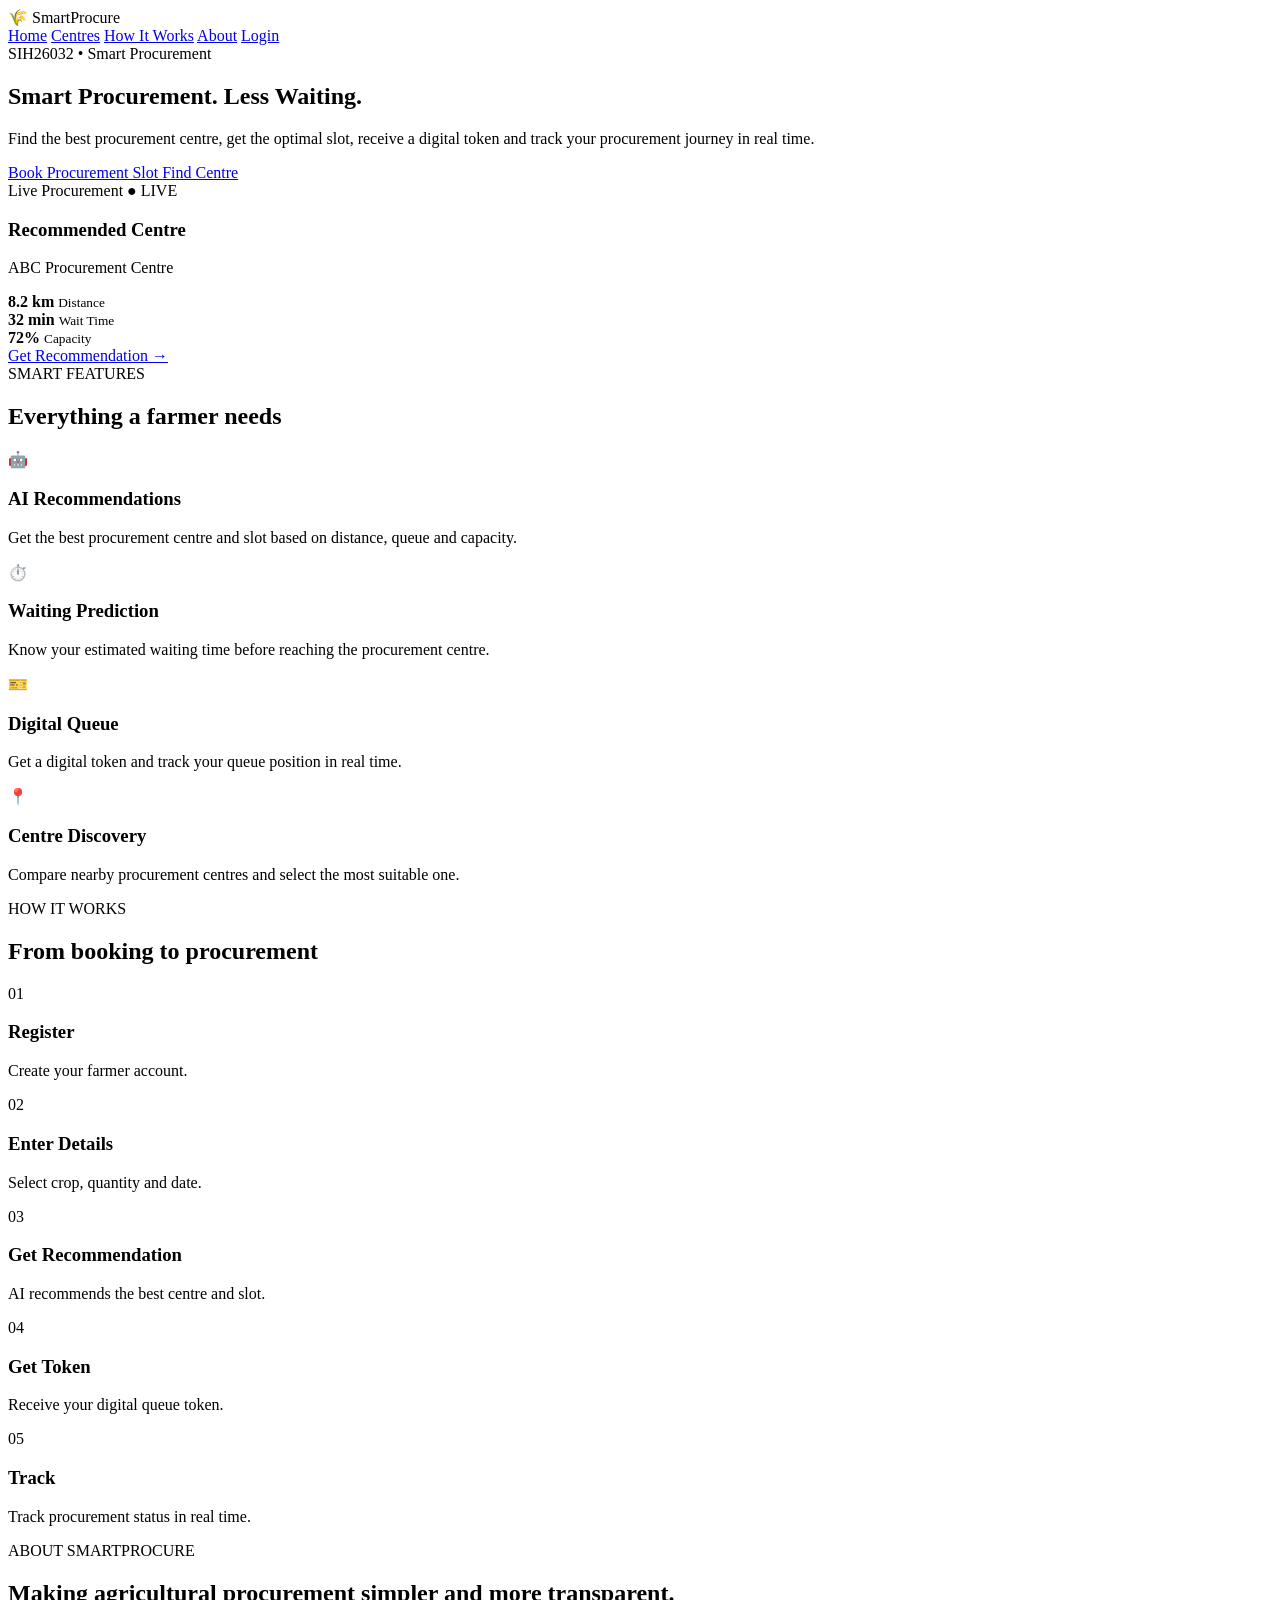
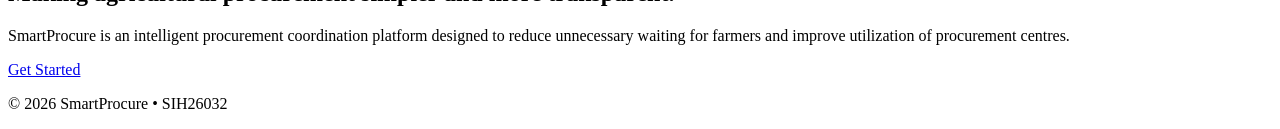
==== index.html @ b7761a65 "Add files via upload" ====
<!DOCTYPE html>
<html lang="en">
<head>
    <meta charset="UTF-8">
    <meta name="viewport" content="width=device-width, initial-scale=1.0">
    <title>SmartProcure | Smart Procurement for Farmers</title>
    <link rel="stylesheet" href="../css/style.css">
    <link rel="stylesheet" href="../css/dashboard.css">
    <link rel="stylesheet" href="../css/responsive.css">
</head>

<body>

<header class="navbar">
    <div class="logo">🌾 SmartProcure</div>

    <nav>
        <a href="index.html">Home</a>
        <a href="centre.html">Centres</a>
        <a href="#how-it-works">How It Works</a>
        <a href="#about">About</a>
        <a href="login.html" class="nav-btn">Login</a>
    </nav>
</header>


<main>

    <!-- HERO SECTION -->
    <section class="hero">

        <div class="hero-content">
            <span class="badge">SIH26032 • Smart Procurement</span>

            <h1>
                Smart Procurement.
                <span>Less Waiting.</span>
            </h1>

            <p>
                Find the best procurement centre, get the optimal slot,
                receive a digital token and track your procurement journey
                in real time.
            </p>

            <div class="hero-buttons">
                <a href="booking.html" class="btn primary-btn">
                    Book Procurement Slot
                </a>

                <a href="centers.html" class="btn secondary-btn">
                    Find Centre
                </a>
            </div>
        </div>

        <div class="hero-card">

            <div class="card-header">
                <span>Live Procurement</span>
                <span class="live">● LIVE</span>
            </div>

            <h3>Recommended Centre</h3>

            <p class="centre-name">
                ABC Procurement Centre
            </p>

            <div class="stats">
                <div>
                    <strong>8.2 km</strong>
                    <small>Distance</small>
                </div>

                <div>
                    <strong>32 min</strong>
                    <small>Wait Time</small>
                </div>

                <div>
                    <strong>72%</strong>
                    <small>Capacity</small>
                </div>
            </div>

            <a href="booking.html" class="small-btn">
                Get Recommendation →
            </a>

        </div>

    </section>


    <!-- FEATURES -->
    <section class="features">

        <div class="section-heading">
            <span>SMART FEATURES</span>
            <h2>Everything a farmer needs</h2>
        </div>

        <div class="feature-grid">

            <div class="feature-card">
                <div class="feature-icon">🤖</div>
                <h3>AI Recommendations</h3>
                <p>
                    Get the best procurement centre and slot based
                    on distance, queue and capacity.
                </p>
            </div>

            <div class="feature-card">
                <div class="feature-icon">⏱️</div>
                <h3>Waiting Prediction</h3>
                <p>
                    Know your estimated waiting time before reaching
                    the procurement centre.
                </p>
            </div>

            <div class="feature-card">
                <div class="feature-icon">🎫</div>
                <h3>Digital Queue</h3>
                <p>
                    Get a digital token and track your queue position
                    in real time.
                </p>
            </div>

            <div class="feature-card">
                <div class="feature-icon">📍</div>
                <h3>Centre Discovery</h3>
                <p>
                    Compare nearby procurement centres and select
                    the most suitable one.
                </p>
            </div>

        </div>

    </section>


    <!-- HOW IT WORKS -->
    <section id="how-it-works" class="how-section">

        <div class="section-heading">
            <span>HOW IT WORKS</span>
            <h2>From booking to procurement</h2>
        </div>

        <div class="steps">

            <div class="step">
                <span>01</span>
                <h3>Register</h3>
                <p>Create your farmer account.</p>
            </div>

            <div class="step">
                <span>02</span>
                <h3>Enter Details</h3>
                <p>Select crop, quantity and date.</p>
            </div>

            <div class="step">
                <span>03</span>
                <h3>Get Recommendation</h3>
                <p>AI recommends the best centre and slot.</p>
            </div>

            <div class="step">
                <span>04</span>
                <h3>Get Token</h3>
                <p>Receive your digital queue token.</p>
            </div>

            <div class="step">
                <span>05</span>
                <h3>Track</h3>
                <p>Track procurement status in real time.</p>
            </div>

        </div>

    </section>


    <!-- ABOUT -->
    <section id="about" class="about-section">

        <div>
            <span>ABOUT SMARTPROCURE</span>

            <h2>
                Making agricultural procurement
                simpler and more transparent.
            </h2>

            <p>
                SmartProcure is an intelligent procurement coordination
                platform designed to reduce unnecessary waiting for
                farmers and improve utilization of procurement centres.
            </p>

            <a href="register.html" class="btn primary-btn">
                Get Started
            </a>
        </div>

    </section>

</main>


<footer>
    <p>© 2026 SmartProcure • SIH26032</p>
</footer>

</body>
</html>
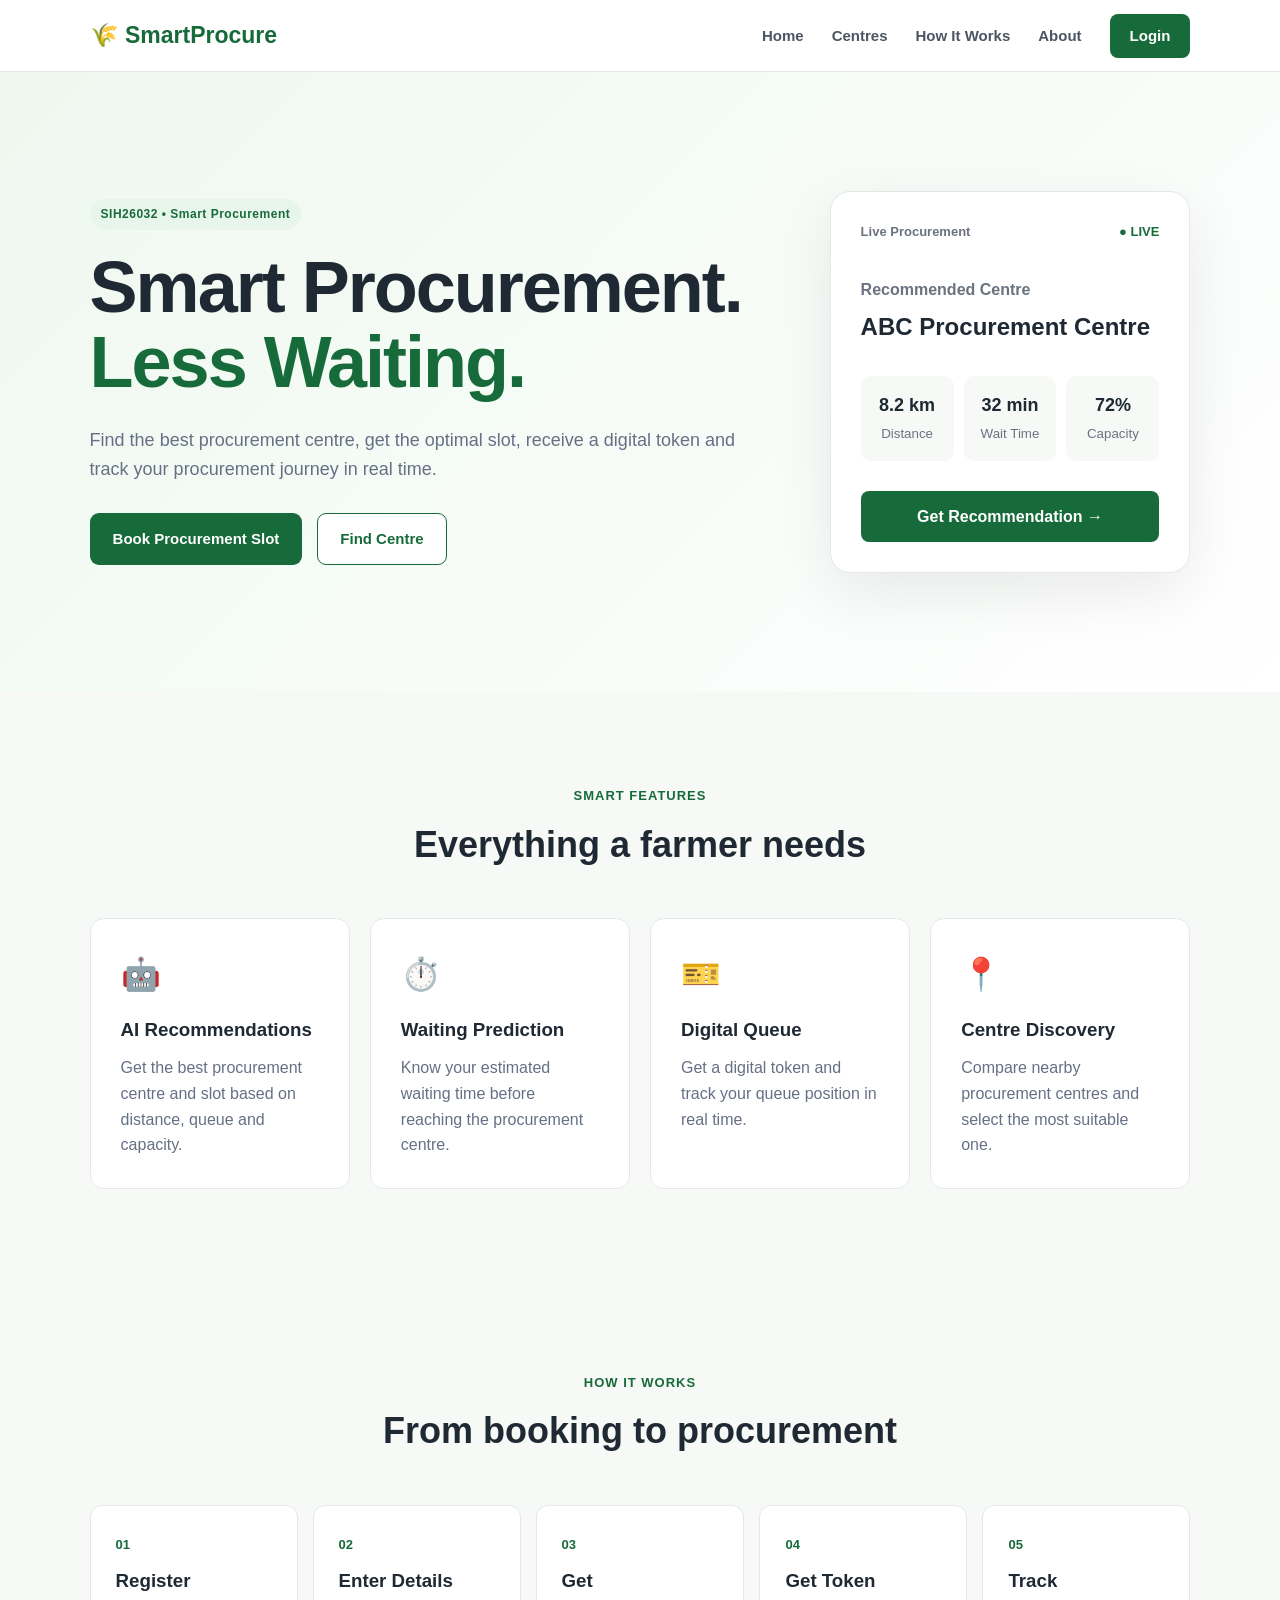
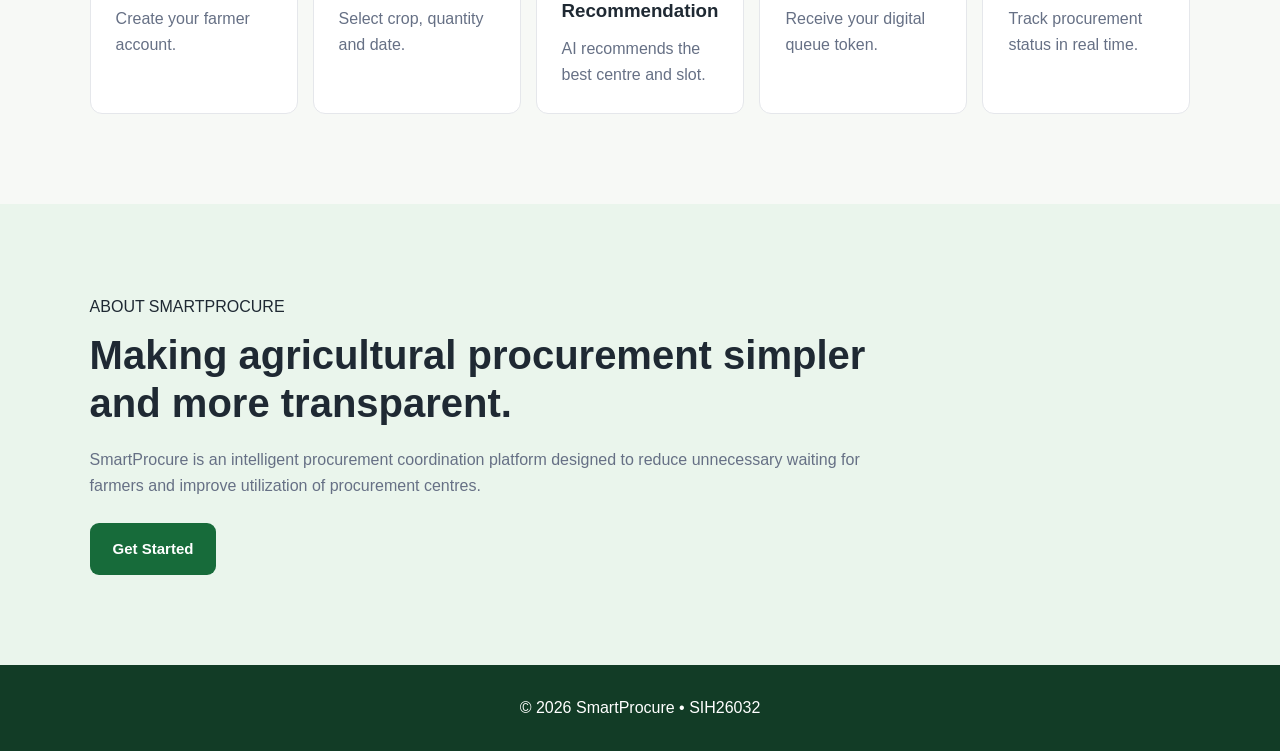
==== commit 30b48250: "Update index.html" ====
--- a/index.html
+++ b/index.html
@@ -4,9 +4,9 @@
     <meta charset="UTF-8">
     <meta name="viewport" content="width=device-width, initial-scale=1.0">
     <title>SmartProcure | Smart Procurement for Farmers</title>
-    <link rel="stylesheet" href="../css/style.css">
-    <link rel="stylesheet" href="../css/dashboard.css">
-    <link rel="stylesheet" href="../css/responsive.css">
+    <link rel="stylesheet" href="style.css">
+<link rel="stylesheet" href="dashboard.css">
+<link rel="stylesheet" href="responsive.css">
 </head>
 
 <body>
@@ -221,4 +221,4 @@
 </footer>
 
 </body>
-</html>+</html>
--- a/style.css
+++ b/style.css
@@ -0,0 +1,978 @@
+/* =========================================================
+   SMARTPROCURE - GLOBAL STYLES
+   SIH26032
+========================================================= */
+
+
+/* -------------------------
+   RESET
+------------------------- */
+
+* {
+    margin: 0;
+    padding: 0;
+    box-sizing: border-box;
+}
+
+html {
+    scroll-behavior: smooth;
+}
+
+body {
+    font-family: Arial, Helvetica, sans-serif;
+    background: #f7f9f6;
+    color: #1f2933;
+    line-height: 1.6;
+}
+
+a {
+    text-decoration: none;
+    color: inherit;
+}
+
+button,
+input,
+select {
+    font-family: inherit;
+}
+
+
+/* -------------------------
+   NAVBAR
+------------------------- */
+
+.navbar,
+.dashboard-nav {
+    width: 100%;
+    min-height: 72px;
+    padding: 0 7%;
+    display: flex;
+    align-items: center;
+    justify-content: space-between;
+    background: #ffffff;
+    border-bottom: 1px solid #e5e7eb;
+    position: sticky;
+    top: 0;
+    z-index: 1000;
+}
+
+.logo {
+    font-size: 23px;
+    font-weight: 800;
+    color: #176b3a;
+}
+
+.navbar nav,
+.dashboard-nav nav {
+    display: flex;
+    align-items: center;
+    gap: 28px;
+}
+
+.navbar nav a,
+.dashboard-nav nav a {
+    font-size: 15px;
+    font-weight: 600;
+    color: #4b5563;
+    transition: 0.2s;
+}
+
+.navbar nav a:hover,
+.dashboard-nav nav a:hover {
+    color: #176b3a;
+}
+
+.nav-btn {
+    padding: 10px 20px;
+    border-radius: 8px;
+    background: #176b3a !important;
+    color: white !important;
+}
+
+
+/* -------------------------
+   BUTTONS
+------------------------- */
+
+.btn {
+    display: inline-flex;
+    align-items: center;
+    justify-content: center;
+    gap: 8px;
+    padding: 13px 22px;
+    border-radius: 9px;
+    border: 1px solid transparent;
+    font-size: 15px;
+    font-weight: 700;
+    cursor: pointer;
+    transition: 0.2s;
+}
+
+.primary-btn {
+    background: #176b3a;
+    color: white;
+}
+
+.primary-btn:hover {
+    background: #12562f;
+    transform: translateY(-1px);
+}
+
+.secondary-btn {
+    background: white;
+    color: #176b3a;
+    border-color: #176b3a;
+}
+
+.secondary-btn:hover {
+    background: #eef7f0;
+}
+
+.full-btn {
+    width: 100%;
+}
+
+
+/* -------------------------
+   BADGES
+------------------------- */
+
+.badge {
+    display: inline-block;
+    padding: 6px 11px;
+    border-radius: 20px;
+    background: #e8f5eb;
+    color: #176b3a;
+    font-size: 12px;
+    font-weight: 800;
+    letter-spacing: 0.5px;
+}
+
+
+/* -------------------------
+   HERO
+------------------------- */
+
+.hero {
+    min-height: 620px;
+    padding: 90px 7%;
+    display: grid;
+    grid-template-columns: 1.3fr 0.7fr;
+    gap: 70px;
+    align-items: center;
+    background:
+        linear-gradient(
+            135deg,
+            #eef8ef,
+            #ffffff
+        );
+}
+
+.hero-content {
+    max-width: 720px;
+}
+
+.hero-content h1 {
+    margin-top: 20px;
+    font-size: clamp(42px, 6vw, 72px);
+    line-height: 1.05;
+    letter-spacing: -2px;
+}
+
+.hero-content h1 span {
+    color: #176b3a;
+}
+
+.hero-content p {
+    max-width: 650px;
+    margin: 25px 0;
+    font-size: 18px;
+    color: #667085;
+}
+
+.hero-buttons {
+    display: flex;
+    gap: 15px;
+    margin-top: 30px;
+}
+
+
+/* -------------------------
+   HERO CARD
+------------------------- */
+
+.hero-card {
+    padding: 30px;
+    border-radius: 20px;
+    background: white;
+    box-shadow: 0 20px 60px rgba(0, 0, 0, 0.08);
+    border: 1px solid #e5e7eb;
+}
+
+.card-header {
+    display: flex;
+    justify-content: space-between;
+    font-size: 13px;
+    font-weight: 700;
+    color: #6b7280;
+}
+
+.live {
+    color: #176b3a;
+}
+
+.hero-card h3 {
+    margin-top: 35px;
+    font-size: 16px;
+    color: #6b7280;
+}
+
+.centre-name {
+    margin-top: 5px;
+    font-size: 24px;
+    font-weight: 800;
+}
+
+.stats {
+    display: grid;
+    grid-template-columns: repeat(3, 1fr);
+    gap: 10px;
+    margin: 30px 0;
+}
+
+.stats div {
+    padding: 15px 10px;
+    text-align: center;
+    background: #f7f9f6;
+    border-radius: 10px;
+}
+
+.stats strong {
+    display: block;
+    font-size: 18px;
+}
+
+.stats small {
+    color: #6b7280;
+}
+
+.small-btn {
+    display: block;
+    padding: 13px;
+    text-align: center;
+    border-radius: 8px;
+    background: #176b3a;
+    color: white;
+    font-weight: 700;
+}
+
+
+/* -------------------------
+   SECTIONS
+------------------------- */
+
+.features,
+.how-section,
+.about-section {
+    padding: 90px 7%;
+}
+
+.section-heading {
+    text-align: center;
+    margin-bottom: 45px;
+}
+
+.section-heading.left {
+    text-align: left;
+}
+
+.section-heading span,
+.page-heading span {
+    color: #176b3a;
+    font-size: 13px;
+    font-weight: 800;
+    letter-spacing: 1px;
+}
+
+.section-heading h2 {
+    margin-top: 8px;
+    font-size: 36px;
+}
+
+
+/* -------------------------
+   FEATURE GRID
+------------------------- */
+
+.feature-grid {
+    display: grid;
+    grid-template-columns: repeat(4, 1fr);
+    gap: 20px;
+}
+
+.feature-card {
+    padding: 30px;
+    background: white;
+    border: 1px solid #e5e7eb;
+    border-radius: 14px;
+    transition: 0.2s;
+}
+
+.feature-card:hover {
+    transform: translateY(-5px);
+    box-shadow: 0 15px 40px rgba(0, 0, 0, 0.07);
+}
+
+.feature-icon {
+    font-size: 32px;
+    margin-bottom: 15px;
+}
+
+.feature-card h3 {
+    margin-bottom: 10px;
+}
+
+.feature-card p {
+    color: #667085;
+}
+
+
+/* -------------------------
+   STEPS
+------------------------- */
+
+.steps {
+    display: grid;
+    grid-template-columns: repeat(5, 1fr);
+    gap: 15px;
+}
+
+.step {
+    padding: 25px;
+    background: white;
+    border-radius: 12px;
+    border: 1px solid #e5e7eb;
+}
+
+.step > span {
+    font-size: 13px;
+    font-weight: 800;
+    color: #176b3a;
+}
+
+.step h3 {
+    margin: 10px 0;
+}
+
+.step p {
+    color: #667085;
+}
+
+
+/* -------------------------
+   ABOUT
+------------------------- */
+
+.about-section {
+    background: #eaf5ec;
+}
+
+.about-section > div {
+    max-width: 800px;
+}
+
+.about-section h2 {
+    margin: 12px 0 20px;
+    font-size: 40px;
+    line-height: 1.2;
+}
+
+.about-section p {
+    color: #667085;
+    margin-bottom: 25px;
+}
+
+
+/* -------------------------
+   FOOTER
+------------------------- */
+
+footer {
+    padding: 30px 7%;
+    text-align: center;
+    background: #123c26;
+    color: white;
+}
+
+
+/* -------------------------
+   AUTH PAGES
+------------------------- */
+
+.auth-page {
+    min-height: 100vh;
+    background: #f4f7f4;
+}
+
+.auth-container {
+    min-height: calc(100vh - 140px);
+    padding: 60px 20px;
+    display: flex;
+    align-items: center;
+    justify-content: center;
+}
+
+.auth-card,
+.register-card {
+    width: 100%;
+    max-width: 500px;
+    padding: 40px;
+    background: white;
+    border-radius: 18px;
+    border: 1px solid #e5e7eb;
+    box-shadow: 0 15px 50px rgba(0, 0, 0, 0.06);
+}
+
+.register-card {
+    max-width: 750px;
+}
+
+.auth-header {
+    text-align: center;
+    margin-bottom: 30px;
+}
+
+.auth-header h1 {
+    margin: 15px 0 5px;
+    font-size: 32px;
+}
+
+.auth-header p {
+    color: #667085;
+}
+
+
+/* -------------------------
+   FORMS
+------------------------- */
+
+.form-group {
+    margin-bottom: 20px;
+}
+
+.form-group label {
+    display: block;
+    margin-bottom: 7px;
+    font-size: 14px;
+    font-weight: 700;
+}
+
+.form-group input,
+.form-group select,
+.search-box input,
+.search-box select {
+    width: 100%;
+    padding: 13px 14px;
+    border: 1px solid #d1d5db;
+    border-radius: 8px;
+    outline: none;
+    background: white;
+    font-size: 15px;
+}
+
+.form-group input:focus,
+.form-group select:focus,
+.search-box input:focus,
+.search-box select:focus {
+    border-color: #176b3a;
+    box-shadow: 0 0 0 3px rgba(23, 107, 58, 0.1);
+}
+
+.form-row {
+    display: grid;
+    grid-template-columns: 1fr 1fr;
+    gap: 20px;
+}
+
+.form-options {
+    display: flex;
+    justify-content: space-between;
+    align-items: center;
+    margin-bottom: 20px;
+    font-size: 13px;
+}
+
+.form-options a,
+.auth-footer a,
+.dashboard-card a {
+    color: #176b3a;
+    font-weight: 700;
+}
+
+.terms {
+    display: flex;
+    gap: 8px;
+    align-items: center;
+    margin-bottom: 20px;
+    font-size: 13px;
+}
+
+.auth-footer {
+    margin-top: 25px;
+    text-align: center;
+    color: #667085;
+}
+
+
+/* -------------------------
+   GENERAL PAGE
+------------------------- */
+
+.page-container,
+.booking-page,
+.tracking-page,
+.token-page {
+    padding: 70px 7%;
+    max-width: 1500px;
+    margin: auto;
+}
+
+.page-heading {
+    margin-bottom: 40px;
+}
+
+.page-heading h1 {
+    margin-top: 8px;
+    font-size: 42px;
+    line-height: 1.2;
+}
+
+.page-heading p {
+    margin-top: 10px;
+    color: #667085;
+    max-width: 700px;
+}
+
+
+/* -------------------------
+   SEARCH
+------------------------- */
+
+.search-box {
+    display: grid;
+    grid-template-columns: 1fr 220px 130px;
+    gap: 12px;
+    padding: 20px;
+    background: white;
+    border: 1px solid #e5e7eb;
+    border-radius: 12px;
+    margin-bottom: 30px;
+}
+
+
+/* -------------------------
+   CENTRES
+------------------------- */
+
+.centre-grid {
+    display: grid;
+    grid-template-columns: repeat(3, 1fr);
+    gap: 22px;
+}
+
+.centre-card {
+    padding: 25px;
+    background: white;
+    border: 1px solid #e5e7eb;
+    border-radius: 15px;
+}
+
+.centre-card.recommended {
+    border: 2px solid #176b3a;
+}
+
+.centre-top {
+    display: flex;
+    justify-content: space-between;
+    align-items: center;
+    margin-bottom: 20px;
+}
+
+.recommended-label {
+    color: #176b3a;
+    font-size: 12px;
+    font-weight: 800;
+}
+
+.centre-card h2 {
+    font-size: 21px;
+}
+
+.centre-card > p {
+    margin: 7px 0 20px;
+    color: #667085;
+}
+
+.centre-stats {
+    display: grid;
+    grid-template-columns: repeat(2, 1fr);
+    gap: 10px;
+}
+
+.centre-stats div {
+    padding: 12px;
+    background: #f7f9f6;
+    border-radius: 8px;
+}
+
+.centre-stats strong,
+.centre-stats small {
+    display: block;
+}
+
+.centre-stats small {
+    color: #6b7280;
+}
+
+.progress {
+    height: 8px;
+    background: #e5e7eb;
+    border-radius: 20px;
+    overflow: hidden;
+    margin: 20px 0 10px;
+}
+
+.progress div {
+    height: 100%;
+    background: #176b3a;
+}
+
+.centre-note {
+    font-size: 13px;
+}
+
+
+/* -------------------------
+   STATUS
+------------------------- */
+
+.status {
+    display: inline-block;
+    padding: 5px 9px;
+    border-radius: 20px;
+    background: #eef2f4;
+    color: #475467;
+    font-size: 11px;
+    font-weight: 800;
+}
+
+.status.success {
+    background: #e7f6eb;
+    color: #176b3a;
+}
+
+.status.warning {
+    background: #fff4d6;
+    color: #996b00;
+}
+
+
+/* -------------------------
+   BOOKING
+------------------------- */
+
+.booking-layout {
+    display: grid;
+    grid-template-columns: 0.8fr 1.2fr;
+    gap: 25px;
+}
+
+.card {
+    padding: 30px;
+    background: white;
+    border: 1px solid #e5e7eb;
+    border-radius: 15px;
+}
+
+.muted {
+    color: #667085;
+    margin: 5px 0 25px;
+}
+
+.recommendation-panel {
+    border: 2px solid #176b3a;
+}
+
+.recommendation-panel:not(.show) {
+    opacity: 0.75;
+}
+
+.recommendation-main {
+    padding: 20px;
+    margin: 20px 0;
+    background: #eef7f0;
+    border-radius: 10px;
+}
+
+.recommendation-main h3 {
+    font-size: 23px;
+}
+
+.recommendation-stats {
+    display: grid;
+    grid-template-columns: repeat(3, 1fr);
+    gap: 12px;
+    margin: 20px 0;
+}
+
+.recommendation-stats div {
+    padding: 15px;
+    text-align: center;
+    background: #f7f9f6;
+    border-radius: 9px;
+}
+
+.recommendation-stats strong,
+.recommendation-stats small {
+    display: block;
+}
+
+.recommendation-reasons {
+    margin: 25px 0;
+}
+
+.recommendation-reasons p {
+    margin: 7px 0;
+    color: #176b3a;
+}
+
+
+/* -------------------------
+   TOKEN
+------------------------- */
+
+.token-header {
+    text-align: center;
+    margin-bottom: 35px;
+}
+
+.token-header span {
+    color: #176b3a;
+    font-size: 13px;
+    font-weight: 800;
+}
+
+.token-header h1 {
+    margin: 10px 0;
+    font-size: 42px;
+}
+
+.token-header p {
+    color: #667085;
+}
+
+.token-card {
+    max-width: 700px;
+    margin: auto;
+    padding: 35px;
+    background: white;
+    border: 1px solid #dce4dd;
+    border-radius: 20px;
+    box-shadow: 0 15px 50px rgba(0, 0, 0, 0.07);
+}
+
+.token-top {
+    display: flex;
+    justify-content: space-between;
+    font-size: 13px;
+    font-weight: 800;
+}
+
+.token-number {
+    margin: 40px 0;
+    padding: 30px;
+    text-align: center;
+    background: #eef7f0;
+    border-radius: 15px;
+}
+
+.token-number small,
+.token-number strong {
+    display: block;
+}
+
+.token-number small {
+    color: #667085;
+    font-weight: 700;
+}
+
+.token-number strong {
+    margin-top: 5px;
+    font-size: 65px;
+    letter-spacing: 5px;
+    color: #176b3a;
+}
+
+.token-details {
+    display: grid;
+    grid-template-columns: 1fr 1fr;
+    gap: 20px;
+}
+
+.token-details small,
+.token-details strong {
+    display: block;
+}
+
+.token-details small {
+    color: #667085;
+}
+
+.queue-highlight {
+    display: grid;
+    grid-template-columns: 1fr 1fr;
+    margin: 30px 0;
+    padding: 20px;
+    background: #f7f9f6;
+    border-radius: 12px;
+    text-align: center;
+}
+
+.queue-highlight small,
+.queue-highlight strong {
+    display: block;
+}
+
+.queue-highlight strong {
+    font-size: 28px;
+    color: #176b3a;
+}
+
+.token-actions {
+    display: flex;
+    gap: 12px;
+}
+
+.token-actions .btn {
+    flex: 1;
+}
+
+
+/* -------------------------
+   TRACKING
+------------------------- */
+
+.tracking-summary {
+    display: grid;
+    grid-template-columns: repeat(4, 1fr);
+    gap: 15px;
+    margin-bottom: 30px;
+}
+
+.tracking-summary > div {
+    padding: 22px;
+    background: white;
+    border: 1px solid #e5e7eb;
+    border-radius: 12px;
+}
+
+.tracking-summary small,
+.tracking-summary strong {
+    display: block;
+}
+
+.tracking-summary small {
+    color: #667085;
+}
+
+.tracking-summary strong {
+    font-size: 24px;
+}
+
+.green-text {
+    color: #176b3a;
+}
+
+.timeline-card {
+    max-width: 850px;
+    margin: auto;
+    padding: 35px;
+    background: white;
+    border: 1px solid #e5e7eb;
+    border-radius: 15px;
+}
+
+.timeline-card h2 {
+    margin-bottom: 30px;
+}
+
+.timeline {
+    position: relative;
+}
+
+.timeline::before {
+    content: "";
+    position: absolute;
+    left: 18px;
+    top: 10px;
+    bottom: 10px;
+    width: 2px;
+    background: #d8e4da;
+}
+
+.timeline-item {
+    position: relative;
+    display: flex;
+    gap: 20px;
+    margin-bottom: 28px;
+}
+
+.timeline-dot {
+    position: relative;
+    z-index: 2;
+    min-width: 38px;
+    width: 38px;
+    height: 38px;
+    display: flex;
+    align-items: center;
+    justify-content: center;
+    border-radius: 50%;
+    background: #e5e7eb;
+    color: #667085;
+    font-weight: 800;
+}
+
+.timeline-item.completed .timeline-dot,
+.timeline-item.active .timeline-dot {
+    background: #176b3a;
+    color: white;
+}
+
+.timeline-item h3 {
+    margin-bottom: 3px;
+}
+
+.timeline-item p,
+.timeline-item small {
+    color: #667085;
+}
+
+
+/* -------------------------
+   PRINT
+------------------------- */
+
+@media print {
+
+    .navbar,
+    .dashboard-nav,
+    footer,
+    .token-actions {
+        display: none;
+    }
+
+    .token-card {
+        box-shadow: none;
+        border: 1px solid #000;
+    }
+}
--- a/dashboard.css
+++ b/dashboard.css
@@ -0,0 +1,328 @@
+/* =========================================================
+   SMARTPROCURE - DASHBOARD STYLES
+========================================================= */
+
+
+/* -------------------------
+   DASHBOARD LAYOUT
+------------------------- */
+
+.dashboard {
+    max-width: 1500px;
+    margin: auto;
+    padding: 50px 7%;
+}
+
+.dashboard-heading {
+    display: flex;
+    justify-content: space-between;
+    align-items: center;
+    gap: 30px;
+    margin-bottom: 35px;
+}
+
+.dashboard-heading > div > span {
+    color: #176b3a;
+    font-size: 12px;
+    font-weight: 800;
+    letter-spacing: 1px;
+}
+
+.dashboard-heading h1 {
+    margin: 7px 0;
+    font-size: 36px;
+}
+
+.dashboard-heading p {
+    color: #667085;
+}
+
+
+/* -------------------------
+   DASHBOARD STATS
+------------------------- */
+
+.dashboard-stats {
+    display: grid;
+    grid-template-columns: repeat(4, 1fr);
+    gap: 18px;
+    margin-bottom: 25px;
+}
+
+.stat-card {
+    padding: 24px;
+    background: white;
+    border: 1px solid #e5e7eb;
+    border-radius: 14px;
+}
+
+.stat-card span,
+.stat-card strong,
+.stat-card small {
+    display: block;
+}
+
+.stat-card span {
+    color: #667085;
+    font-size: 13px;
+    font-weight: 600;
+}
+
+.stat-card strong {
+    margin: 5px 0;
+    font-size: 28px;
+    color: #176b3a;
+}
+
+.stat-card small {
+    color: #98a2b3;
+}
+
+
+/* -------------------------
+   DASHBOARD GRID
+------------------------- */
+
+.dashboard-grid {
+    display: grid;
+    grid-template-columns: 1.4fr 0.6fr;
+    gap: 20px;
+    margin-bottom: 30px;
+}
+
+.dashboard-card {
+    padding: 28px;
+    background: white;
+    border: 1px solid #e5e7eb;
+    border-radius: 14px;
+}
+
+.large-card {
+    min-height: 250px;
+}
+
+.dashboard-card > span {
+    color: #176b3a;
+    font-size: 12px;
+    font-weight: 800;
+    letter-spacing: 0.7px;
+}
+
+.card-title {
+    display: flex;
+    align-items: center;
+    justify-content: space-between;
+    gap: 20px;
+    margin-bottom: 25px;
+}
+
+.card-title h2 {
+    margin-top: 5px;
+    font-size: 23px;
+}
+
+
+/* -------------------------
+   BOOKING DETAILS
+------------------------- */
+
+.booking-details {
+    display: grid;
+    grid-template-columns: repeat(4, 1fr);
+    gap: 15px;
+    margin: 25px 0;
+}
+
+.booking-details div {
+    padding: 15px;
+    background: #f7f9f6;
+    border-radius: 9px;
+}
+
+.booking-details small,
+.booking-details strong {
+    display: block;
+}
+
+.booking-details small {
+    color: #667085;
+}
+
+.booking-details strong {
+    margin-top: 4px;
+}
+
+
+/* -------------------------
+   CARD ACTIONS
+------------------------- */
+
+.card-actions {
+    display: flex;
+    gap: 10px;
+}
+
+
+/* -------------------------
+   RECOMMENDATION
+------------------------- */
+
+.recommendation {
+    margin: 20px 0;
+    padding: 20px;
+    background: #eef7f0;
+    border-radius: 12px;
+}
+
+.recommendation h3 {
+    margin-bottom: 8px;
+}
+
+.recommendation p {
+    color: #667085;
+    font-size: 14px;
+}
+
+.recommendation-score {
+    margin-top: 15px;
+    color: #176b3a;
+    font-weight: 800;
+}
+
+
+/* -------------------------
+   QUICK ACTIONS
+------------------------- */
+
+.quick-actions {
+    display: grid;
+    grid-template-columns: repeat(4, 1fr);
+    gap: 18px;
+}
+
+.quick-actions a {
+    display: flex;
+    flex-direction: column;
+    gap: 5px;
+    padding: 25px;
+    background: white;
+    border: 1px solid #e5e7eb;
+    border-radius: 12px;
+    transition: 0.2s;
+}
+
+.quick-actions a:hover {
+    border-color: #176b3a;
+    transform: translateY(-3px);
+}
+
+.quick-actions a:first-child {
+    font-size: 25px;
+}
+
+.quick-actions strong {
+    font-size: 16px;
+}
+
+.quick-actions span {
+    color: #667085;
+    font-size: 13px;
+}
+
+
+/* -------------------------
+   OFFICER DASHBOARD
+------------------------- */
+
+.farmer-processing {
+    display: grid;
+    grid-template-columns: repeat(3, 1fr);
+    gap: 15px;
+    margin: 30px 0;
+}
+
+.farmer-processing div {
+    padding: 18px;
+    background: #f7f9f6;
+    border-radius: 10px;
+}
+
+.farmer-processing small,
+.farmer-processing strong {
+    display: block;
+}
+
+.farmer-processing small {
+    color: #667085;
+}
+
+
+/* -------------------------
+   MINI QUEUE
+------------------------- */
+
+.mini-queue {
+    margin: 20px 0;
+}
+
+.mini-queue div {
+    display: flex;
+    justify-content: space-between;
+    gap: 15px;
+    padding: 13px 0;
+    border-bottom: 1px solid #edf0ed;
+}
+
+.mini-queue strong {
+    color: #176b3a;
+}
+
+.mini-queue span {
+    color: #667085;
+    font-size: 12px;
+}
+
+
+/* -------------------------
+   TABLE
+------------------------- */
+
+.table-container {
+    width: 100%;
+    overflow-x: auto;
+}
+
+table {
+    width: 100%;
+    border-collapse: collapse;
+    margin-top: 15px;
+}
+
+th,
+td {
+    padding: 15px;
+    text-align: left;
+    border-bottom: 1px solid #edf0ed;
+    white-space: nowrap;
+}
+
+th {
+    color: #667085;
+    font-size: 12px;
+    text-transform: uppercase;
+}
+
+td {
+    font-size: 14px;
+}
+
+
+/* -------------------------
+   CENTRE CONTROLS
+------------------------- */
+
+.centre-controls {
+    display: flex;
+    gap: 12px;
+    margin-top: 25px;
+}
--- a/responsive.css
+++ b/responsive.css
@@ -0,0 +1,322 @@
+/* =========================================================
+   SMARTPROCURE - RESPONSIVE DESIGN
+========================================================= */
+
+
+/* -------------------------
+   TABLET
+------------------------- */
+
+@media (max-width: 1100px) {
+
+    .navbar,
+    .dashboard-nav {
+        padding: 0 4%;
+    }
+
+    .hero {
+        padding: 70px 5%;
+        grid-template-columns: 1fr;
+    }
+
+    .hero-card {
+        max-width: 600px;
+    }
+
+    .feature-grid {
+        grid-template-columns: repeat(2, 1fr);
+    }
+
+    .steps {
+        grid-template-columns: repeat(2, 1fr);
+    }
+
+    .centre-grid {
+        grid-template-columns: repeat(2, 1fr);
+    }
+
+    .dashboard-stats {
+        grid-template-columns: repeat(2, 1fr);
+    }
+
+    .dashboard-grid {
+        grid-template-columns: 1fr;
+    }
+
+    .quick-actions {
+        grid-template-columns: repeat(2, 1fr);
+    }
+
+    .tracking-summary {
+        grid-template-columns: repeat(2, 1fr);
+    }
+
+}
+
+
+/* -------------------------
+   MOBILE
+------------------------- */
+
+@media (max-width: 700px) {
+
+    /* NAVIGATION */
+
+    .navbar,
+    .dashboard-nav {
+        min-height: auto;
+        padding: 18px 5%;
+        flex-direction: column;
+        gap: 15px;
+    }
+
+    .navbar nav,
+    .dashboard-nav nav {
+        width: 100%;
+        justify-content: center;
+        flex-wrap: wrap;
+        gap: 12px 18px;
+    }
+
+    .navbar nav a,
+    .dashboard-nav nav a {
+        font-size: 13px;
+    }
+
+
+    /* HERO */
+
+    .hero {
+        padding: 55px 5%;
+        min-height: auto;
+        gap: 40px;
+    }
+
+    .hero-content h1 {
+        font-size: 42px;
+        letter-spacing: -1px;
+    }
+
+    .hero-content p {
+        font-size: 16px;
+    }
+
+    .hero-buttons {
+        flex-direction: column;
+    }
+
+    .hero-buttons .btn {
+        width: 100%;
+    }
+
+
+    /* SECTIONS */
+
+    .features,
+    .how-section,
+    .about-section {
+        padding: 60px 5%;
+    }
+
+    .section-heading h2 {
+        font-size: 28px;
+    }
+
+
+    /* FEATURES */
+
+    .feature-grid {
+        grid-template-columns: 1fr;
+    }
+
+
+    /* STEPS */
+
+    .steps {
+        grid-template-columns: 1fr;
+    }
+
+
+    /* ABOUT */
+
+    .about-section h2 {
+        font-size: 30px;
+    }
+
+
+    /* AUTH */
+
+    .auth-container {
+        padding: 35px 15px;
+    }
+
+    .auth-card,
+    .register-card {
+        padding: 25px;
+    }
+
+
+    /* FORMS */
+
+    .form-row {
+        grid-template-columns: 1fr;
+        gap: 0;
+    }
+
+
+    /* GENERAL PAGE */
+
+    .page-container,
+    .booking-page,
+    .tracking-page,
+    .token-page {
+        padding: 45px 5%;
+    }
+
+    .page-heading h1 {
+        font-size: 32px;
+    }
+
+
+    /* SEARCH */
+
+    .search-box {
+        grid-template-columns: 1fr;
+    }
+
+
+    /* CENTRES */
+
+    .centre-grid {
+        grid-template-columns: 1fr;
+    }
+
+
+    /* BOOKING */
+
+    .booking-layout {
+        grid-template-columns: 1fr;
+    }
+
+    .recommendation-stats {
+        grid-template-columns: 1fr;
+    }
+
+
+    /* TOKEN */
+
+    .token-card {
+        padding: 22px;
+    }
+
+    .token-number {
+        margin: 25px 0;
+        padding: 25px;
+    }
+
+    .token-number strong {
+        font-size: 48px;
+    }
+
+    .token-details {
+        grid-template-columns: 1fr;
+    }
+
+    .queue-highlight {
+        grid-template-columns: 1fr;
+        gap: 15px;
+    }
+
+    .token-actions {
+        flex-direction: column;
+    }
+
+
+    /* TRACKING */
+
+    .tracking-summary {
+        grid-template-columns: 1fr;
+    }
+
+    .timeline-card {
+        padding: 22px;
+    }
+
+
+    /* DASHBOARD */
+
+    .dashboard {
+        padding: 35px 5%;
+    }
+
+    .dashboard-heading {
+        flex-direction: column;
+        align-items: flex-start;
+    }
+
+    .dashboard-heading h1 {
+        font-size: 30px;
+    }
+
+    .dashboard-heading .btn {
+        width: 100%;
+    }
+
+    .dashboard-stats {
+        grid-template-columns: 1fr;
+    }
+
+    .booking-details {
+        grid-template-columns: 1fr 1fr;
+    }
+
+    .quick-actions {
+        grid-template-columns: 1fr;
+    }
+
+    .farmer-processing {
+        grid-template-columns: 1fr;
+    }
+
+    .centre-controls {
+        flex-direction: column;
+    }
+
+    .centre-controls .btn {
+        width: 100%;
+    }
+
+}
+
+
+/* -------------------------
+   SMALL MOBILE
+------------------------- */
+
+@media (max-width: 420px) {
+
+    .hero-content h1 {
+        font-size: 36px;
+    }
+
+    .hero-card {
+        padding: 22px;
+    }
+
+    .stats {
+        grid-template-columns: 1fr;
+    }
+
+    .booking-details {
+        grid-template-columns: 1fr;
+    }
+
+    .card-actions {
+        flex-direction: column;
+    }
+
+    .card-actions .btn {
+        width: 100%;
+    }
+
+}
